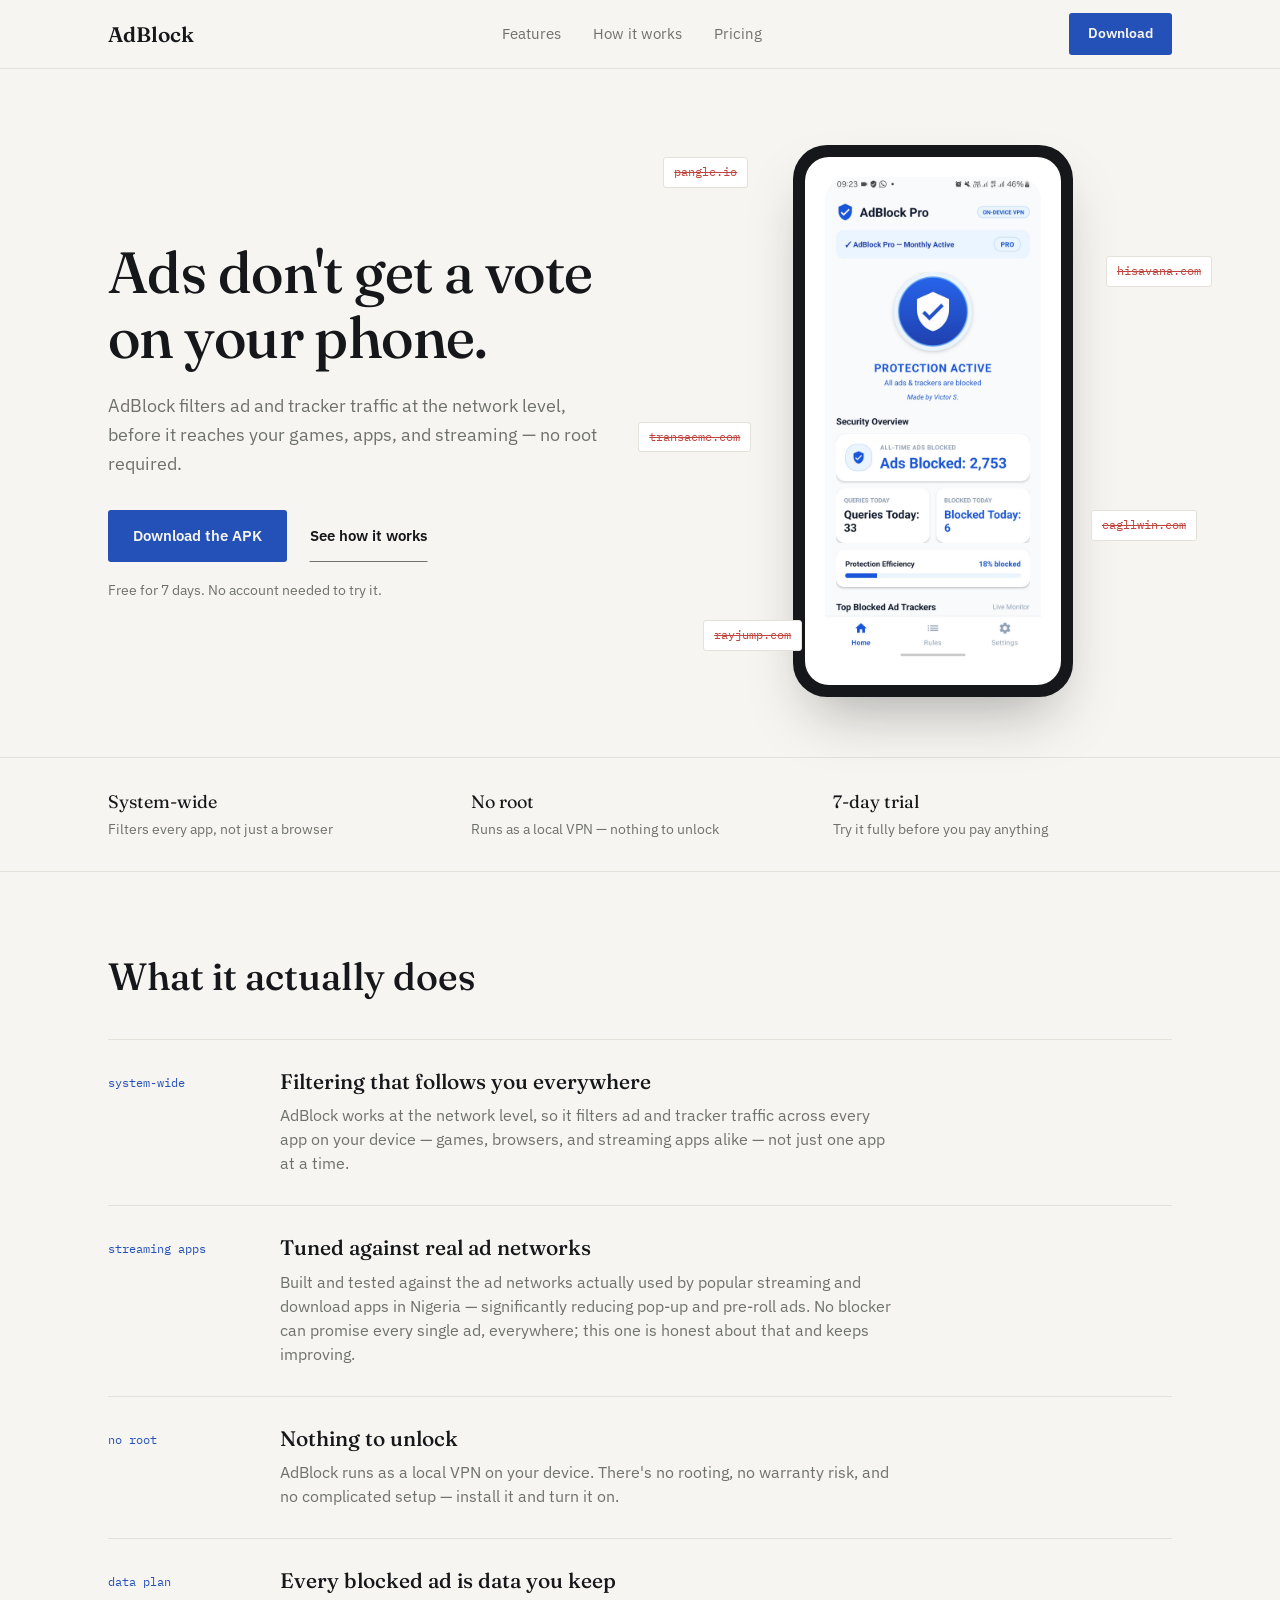
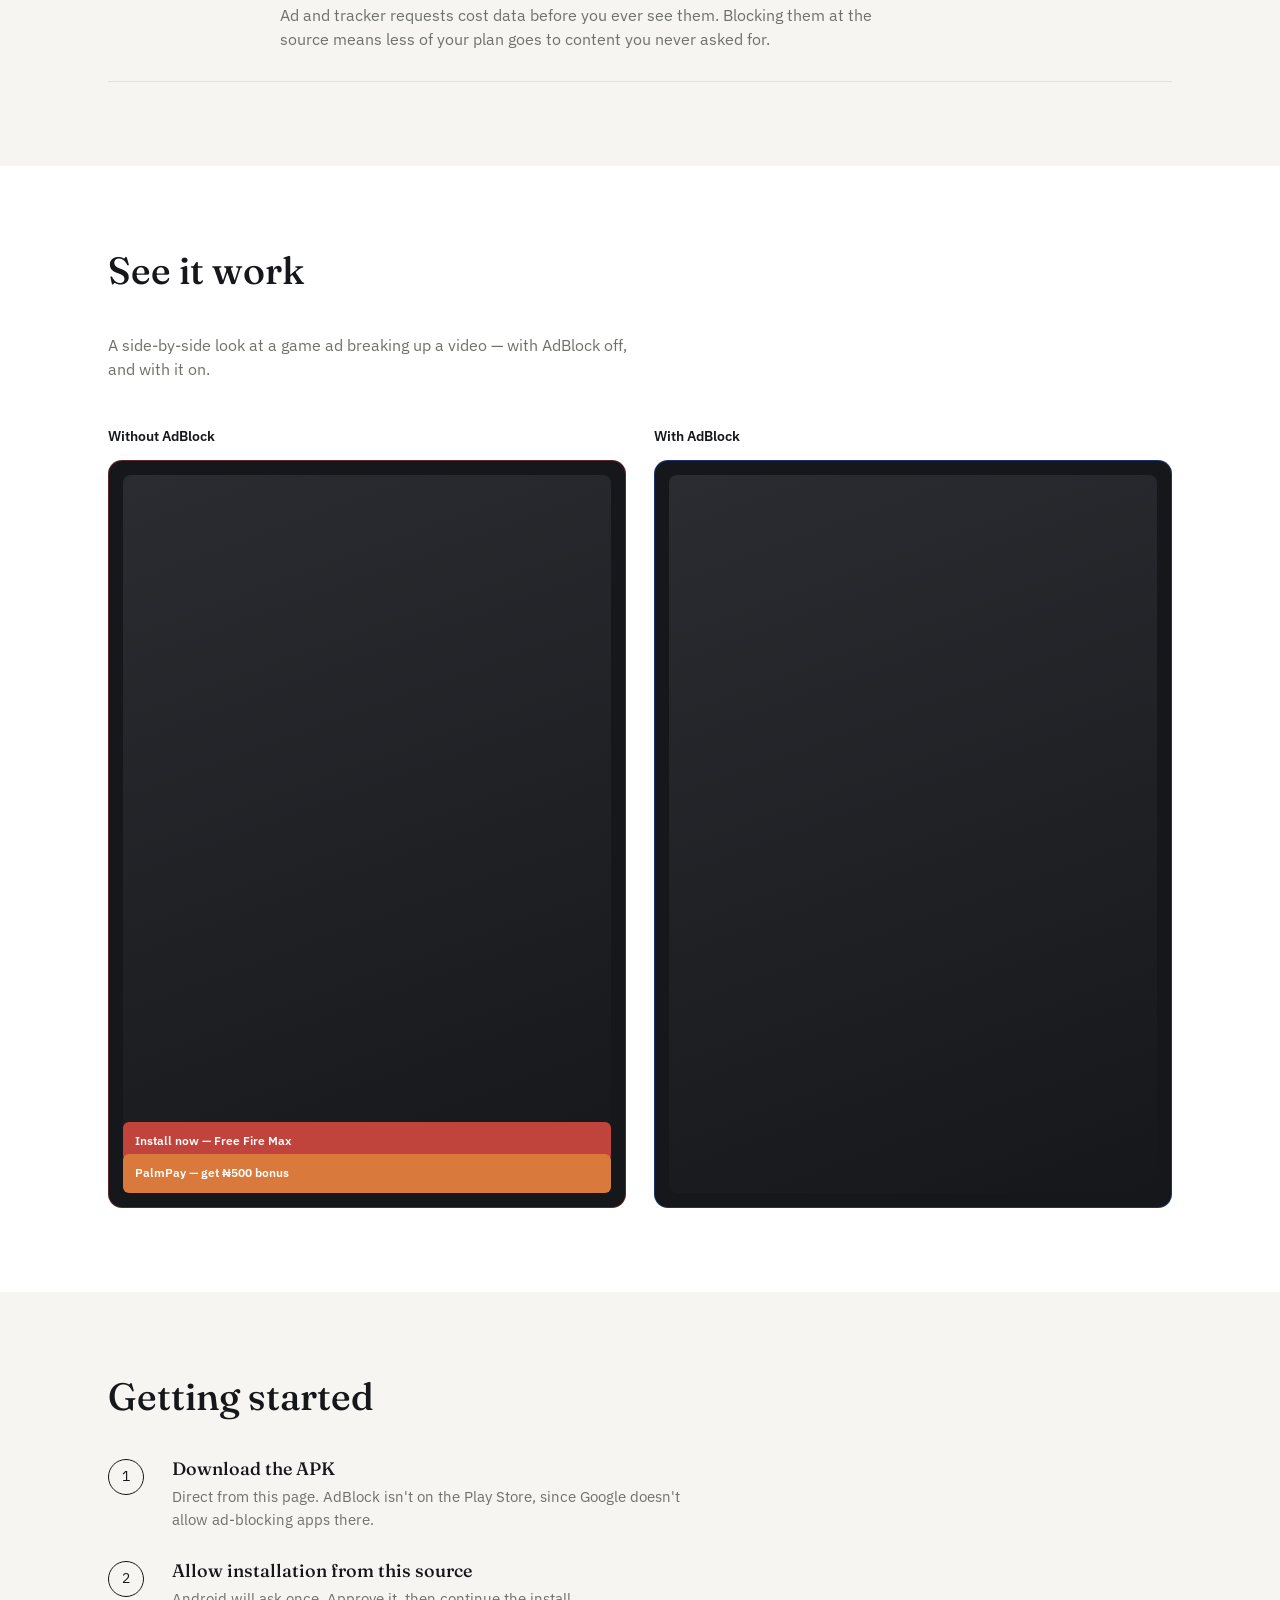
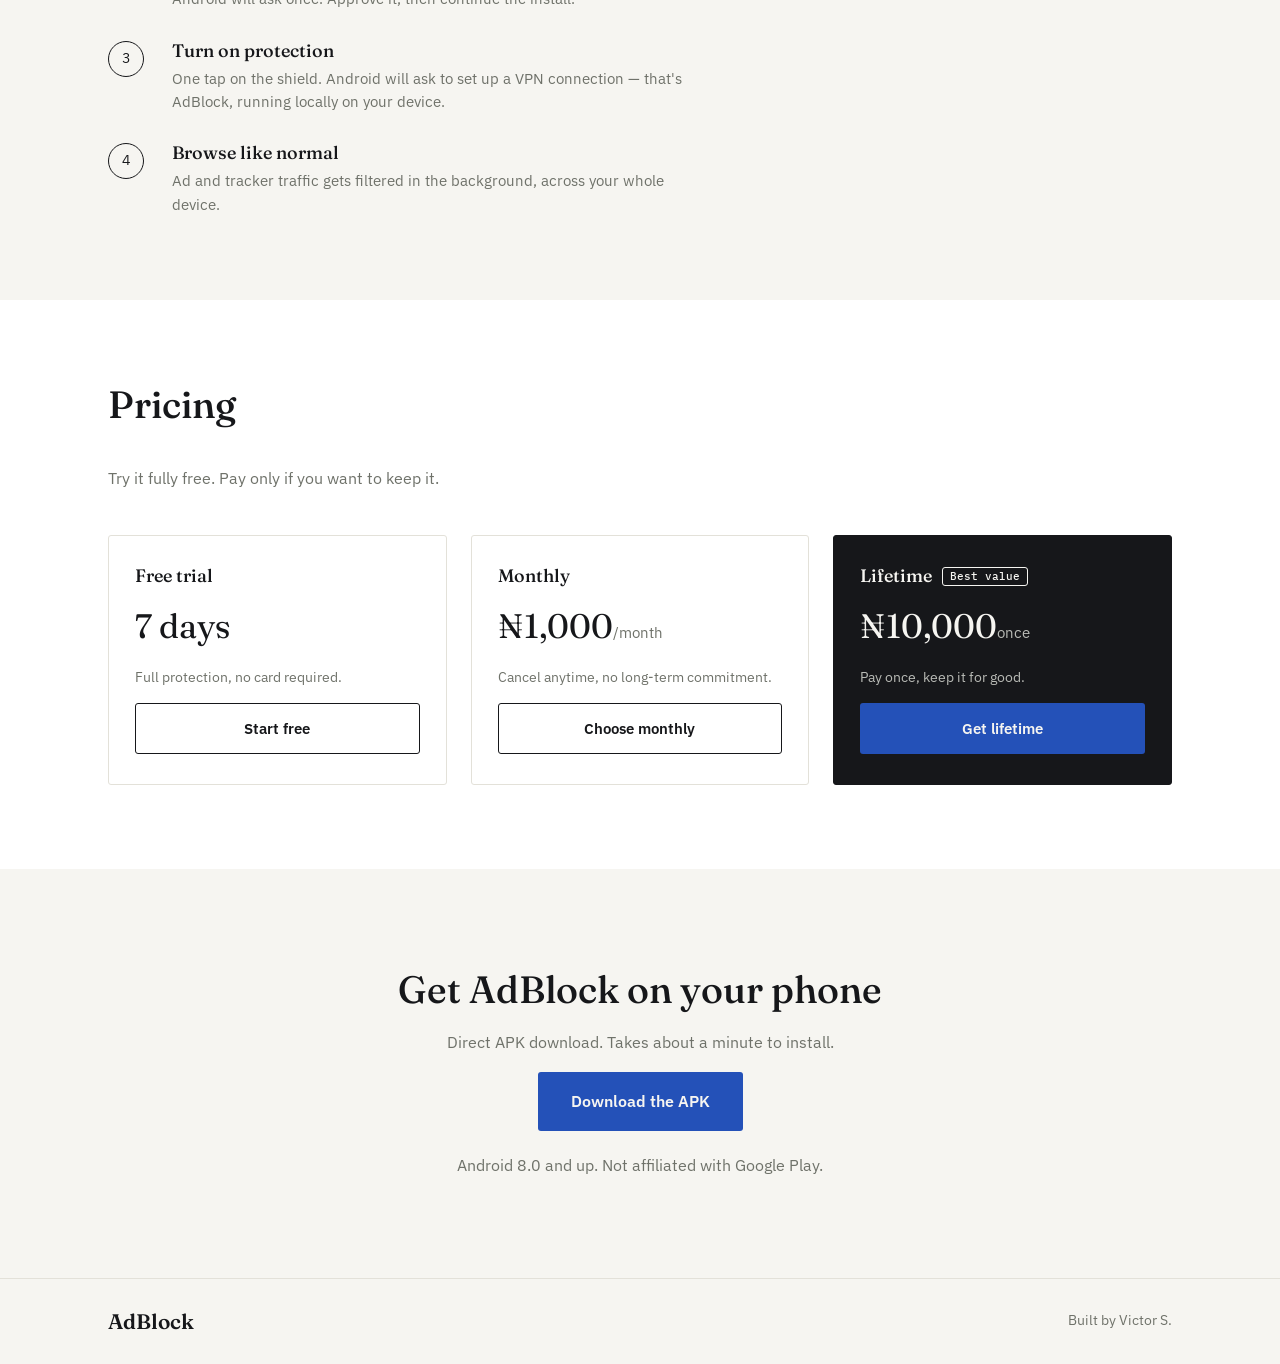
==== index.html @ b18320a9 ""Move HTML files to project root"" ====
<!DOCTYPE html>
<html lang="en">
<head>
<meta charset="UTF-8">
<meta name="viewport" content="width=device-width, initial-scale=1.0">
<title>AdBlock — Block ads across every app on your phone</title>
<meta name="description" content="AdBlock filters ad and tracker traffic at the network level, before it reaches your games, apps, and streaming. No root required.">
<link rel="preconnect" href="https://fonts.googleapis.com">
<link rel="preconnect" href="https://fonts.gstatic.com" crossorigin>
<link href="https://fonts.googleapis.com/css2?family=Fraunces:opsz,wght@9..144,400;9..144,500;9..144,600&family=IBM+Plex+Sans:wght@400;500;600&family=IBM+Plex+Mono:wght@400;500&display=swap" rel="stylesheet">
<link rel="stylesheet" href="styles.css">
</head>
<body>

<header class="site-header">
  <div class="wrap header-inner">
    <a href="#top" class="wordmark">AdBlock</a>
    <nav class="main-nav">
      <a href="#features">Features</a>
      <a href="#how-it-works">How it works</a>
      <a href="#pricing">Pricing</a>
    </nav>
    <a href="#download" class="btn btn-primary btn-small">Download</a>
  </div>
</header>

<main id="top">

  <!-- HERO -->
  <section class="hero">
    <div class="wrap hero-inner">
      <div class="hero-text">
        <h1>Ads don't get a vote on your phone.</h1>
        <p class="hero-sub">AdBlock filters ad and tracker traffic at the network level, before it reaches your games, apps, and streaming — no root required.</p>
        <div class="hero-actions">
          <a href="#download" class="btn btn-primary">Download the APK</a>
          <a href="#how-it-works" class="btn btn-ghost">See how it works</a>
        </div>
        <p class="hero-note">Free for 7 days. No account needed to try it.</p>
      </div>

      <div class="hero-visual">
        <div class="chip-field" aria-hidden="true">
          <span class="chip">pangle.io</span>
          <span class="chip">hisavana.com</span>
          <span class="chip">transacme.com</span>
          <span class="chip">eagllwin.com</span>
          <span class="chip">rayjump.com</span>
        </div>

        <!--
          PHONE MOCKUP — this is a hand-built approximation of the app's
          home screen, matching your original spec (circular toggle,
          "PROTECTION ACTIVE" label, stats card, "Made by Victor S." line).

          TO REPLACE WITH YOUR REAL SCREENSHOT:
          1. Drop your screenshot into /assets/app-home.png
          2. Delete everything inside <div class="phone-screen"> ... </div>
          3. Replace it with: <img src="assets/app-home.png" alt="AdBlock app home screen">
        -->
        <div class="phone-frame">
          <div class="phone-screen">
            <img src="assets/app-home.jpeg" alt="AdBlock app home screen" style="width:100%; border-radius:24px;">
          </div>
        </div>
      </div>
    </div>
  </section>

  <!-- FACTS STRIP -->
  <section class="facts-strip">
    <div class="wrap facts-inner">
      <div class="fact">
        <span class="fact-head">System-wide</span>
        <span class="fact-body">Filters every app, not just a browser</span>
      </div>
      <div class="fact">
        <span class="fact-head">No root</span>
        <span class="fact-body">Runs as a local VPN — nothing to unlock</span>
      </div>
      <div class="fact">
        <span class="fact-head">7-day trial</span>
        <span class="fact-body">Try it fully before you pay anything</span>
      </div>
    </div>
  </section>

  <!-- FEATURES -->
  <section id="features" class="features">
    <div class="wrap">
      <h2>What it actually does</h2>

      <div class="feature-row">
        <span class="feature-tag">system-wide</span>
        <div class="feature-body">
          <h3>Filtering that follows you everywhere</h3>
          <p>AdBlock works at the network level, so it filters ad and tracker traffic across every app on your device — games, browsers, and streaming apps alike — not just one app at a time.</p>
        </div>
      </div>

      <div class="feature-row">
        <span class="feature-tag">streaming apps</span>
        <div class="feature-body">
          <h3>Tuned against real ad networks</h3>
          <p>Built and tested against the ad networks actually used by popular streaming and download apps in Nigeria — significantly reducing pop-up and pre-roll ads. No blocker can promise every single ad, everywhere; this one is honest about that and keeps improving.</p>
        </div>
      </div>

      <div class="feature-row">
        <span class="feature-tag">no root</span>
        <div class="feature-body">
          <h3>Nothing to unlock</h3>
          <p>AdBlock runs as a local VPN on your device. There's no rooting, no warranty risk, and no complicated setup — install it and turn it on.</p>
        </div>
      </div>

      <div class="feature-row">
        <span class="feature-tag">data plan</span>
        <div class="feature-body">
          <h3>Every blocked ad is data you keep</h3>
          <p>Ad and tracker requests cost data before you ever see them. Blocking them at the source means less of your plan goes to content you never asked for.</p>
        </div>
      </div>
    </div>
  </section>

  <!-- COMPARISON -->
  <section class="comparison">
    <div class="wrap">
      <h2>See it work</h2>
      <p class="comparison-sub">A side-by-side look at a game ad breaking up a video — with AdBlock off, and with it on.</p>

      <div class="compare-grid">
        <div class="compare-panel">
          <span class="compare-label">Without AdBlock</span>
          <div class="compare-mock compare-mock--off">
            <div class="mock-video-bar"></div>
            <div class="mock-ad-banner">Install now — Free Fire Max</div>
            <div class="mock-ad-banner mock-ad-banner--sm">PalmPay — get ₦500 bonus</div>
          </div>
        </div>
        <div class="compare-panel">
          <span class="compare-label">With AdBlock</span>
          <div class="compare-mock compare-mock--on">
            <div class="mock-video-bar"></div>
          </div>
        </div>
      </div>

      <!--
        SCREEN RECORDING — once you have the real comparison recording,
        drop it in as /assets/comparison.mp4 and uncomment the block below.
        A poster image (assets/comparison-poster.jpg) shows before it plays.
      -->
      <!--
      <div class="video-slot">
        <video controls poster="assets/comparison-poster.jpg">
          <source src="assets/comparison.mp4" type="video/mp4">
        </video>
      </div>
      -->
    </div>
  </section>

  <!-- HOW IT WORKS -->
  <section id="how-it-works" class="how-it-works">
    <div class="wrap">
      <h2>Getting started</h2>

      <ol class="steps">
        <li>
          <span class="step-num">1</span>
          <div>
            <h3>Download the APK</h3>
            <p>Direct from this page. AdBlock isn't on the Play Store, since Google doesn't allow ad-blocking apps there.</p>
          </div>
        </li>
        <li>
          <span class="step-num">2</span>
          <div>
            <h3>Allow installation from this source</h3>
            <p>Android will ask once. Approve it, then continue the install.</p>
          </div>
        </li>
        <li>
          <span class="step-num">3</span>
          <div>
            <h3>Turn on protection</h3>
            <p>One tap on the shield. Android will ask to set up a VPN connection — that's AdBlock, running locally on your device.</p>
          </div>
        </li>
        <li>
          <span class="step-num">4</span>
          <div>
            <h3>Browse like normal</h3>
            <p>Ad and tracker traffic gets filtered in the background, across your whole device.</p>
          </div>
        </li>
      </ol>
    </div>
  </section>

  <!-- PRICING -->
  <section id="pricing" class="pricing">
    <div class="wrap">
      <h2>Pricing</h2>
      <p class="pricing-sub">Try it fully free. Pay only if you want to keep it.</p>

      <div class="pricing-grid">
        <div class="price-col">
          <h3>Free trial</h3>
          <p class="price-amount">7 days</p>
          <p class="price-detail">Full protection, no card required.</p>
          <a href="#download" class="btn btn-outline">Start free</a>
        </div>

        <div class="price-col">
          <h3>Monthly</h3>
          <p class="price-amount">₦1,000<span>/month</span></p>
          <p class="price-detail">Cancel anytime, no long-term commitment.</p>
          <a href="#download" class="btn btn-outline">Choose monthly</a>
        </div>

        <div class="price-col price-col--featured">
          <h3>Lifetime <span class="best-value">Best value</span></h3>
          <p class="price-amount">₦10,000<span>once</span></p>
          <p class="price-detail">Pay once, keep it for good.</p>
          <a href="#download" class="btn btn-primary">Get lifetime</a>
        </div>
      </div>
    </div>
  </section>

  <!-- DOWNLOAD CTA -->
  <section id="download" class="download-cta">
    <div class="wrap download-inner">
      <h2>Get AdBlock on your phone</h2>
      <p>Direct APK download. Takes about a minute to install.</p>
      <!-- TODO: replace href with your real GitHub Releases APK URL -->
      <a href="download/Adblock.apk" download="adblock.apk" class="btn btn-primary btn-large">Download the APK</a>
      <p class="download-note">Android 8.0 and up. Not affiliated with Google Play.</p>
    </div>
  </section>

</main>

<footer class="site-footer">
  <div class="wrap footer-inner">
    <span class="wordmark">AdBlock</span>
    <span class="footer-credit">Built by Victor S.</span>
  </div>
</footer>

<script src="script.js"></script>
</body>
</html>
---- styles.css ----
/* ---------------------------------------------------------
   Tokens
--------------------------------------------------------- */
:root {
  --paper: #F6F5F1;
  --surface: #FFFFFF;
  --ink: #16171A;
  --muted: #6F726A;
  --accent: #2451B8;
  --accent-ink: #F6F5F1;
  --blocked: #C1443C;
  --border: #E3E1D9;

  --font-display: 'Fraunces', serif;
  --font-body: 'IBM Plex Sans', sans-serif;
  --font-mono: 'IBM Plex Mono', monospace;

  --max-width: 1120px;
  --radius: 3px;
}

* { box-sizing: border-box; }
html { scroll-behavior: smooth; }

body {
  margin: 0;
  background: var(--paper);
  color: var(--ink);
  font-family: var(--font-body);
  font-size: 16px;
  line-height: 1.55;
  -webkit-font-smoothing: antialiased;
}

.wrap {
  max-width: var(--max-width);
  margin: 0 auto;
  padding: 0 28px;
}

a { color: inherit; text-decoration: none; }

h1, h2, h3 {
  font-family: var(--font-display);
  font-weight: 500;
  line-height: 1.12;
  margin: 0;
}

h2 {
  font-size: clamp(28px, 4vw, 38px);
  margin-bottom: 40px;
}

p { margin: 0; }

:focus-visible {
  outline: 2px solid var(--accent);
  outline-offset: 3px;
}

@media (prefers-reduced-motion: reduce) {
  * { animation-duration: 0.001ms !important; animation-iteration-count: 1 !important; transition-duration: 0.001ms !important; }
}

/* ---------------------------------------------------------
   Buttons
--------------------------------------------------------- */
.btn {
  display: inline-flex;
  align-items: center;
  justify-content: center;
  padding: 13px 24px;
  font-family: var(--font-body);
  font-size: 15px;
  font-weight: 600;
  border-radius: var(--radius);
  border: 1px solid transparent;
  cursor: pointer;
  transition: background 0.15s ease, border-color 0.15s ease, transform 0.1s ease;
}
.btn:active { transform: translateY(1px); }

.btn-primary { background: var(--accent); color: var(--accent-ink); }
.btn-primary:hover { background: #1c3f99; }

.btn-outline { background: transparent; color: var(--ink); border-color: var(--ink); }
.btn-outline:hover { background: var(--ink); color: var(--paper); }

.btn-ghost { background: transparent; color: var(--ink); border-bottom: 1px solid var(--muted); border-radius: 0; padding-left: 0; padding-right: 0; }
.btn-ghost:hover { border-color: var(--ink); }

.btn-small { padding: 9px 18px; font-size: 14px; }
.btn-large { padding: 16px 32px; font-size: 16px; }

/* ---------------------------------------------------------
   Header
--------------------------------------------------------- */
.site-header {
  position: sticky;
  top: 0;
  z-index: 50;
  background: rgba(246, 245, 241, 0.92);
  backdrop-filter: blur(6px);
  border-bottom: 1px solid var(--border);
}

.header-inner {
  display: flex;
  align-items: center;
  justify-content: space-between;
  height: 68px;
}

.wordmark {
  font-family: var(--font-display);
  font-size: 21px;
  font-weight: 600;
}

.main-nav {
  display: flex;
  gap: 32px;
}
.main-nav a { font-size: 15px; color: var(--muted); }
.main-nav a:hover { color: var(--ink); }

/* ---------------------------------------------------------
   Hero
--------------------------------------------------------- */
.hero { padding: 76px 0 60px; }

.hero-inner {
  display: grid;
  grid-template-columns: 1.05fr 0.95fr;
  gap: 56px;
  align-items: center;
}

.hero-text h1 {
  font-size: clamp(36px, 5.2vw, 58px);
  letter-spacing: -0.01em;
}

.hero-sub {
  margin-top: 22px;
  max-width: 46ch;
  font-size: 18px;
  color: var(--muted);
  line-height: 1.6;
}

.hero-actions {
  display: flex;
  align-items: center;
  gap: 22px;
  margin-top: 32px;
}

.hero-note {
  margin-top: 18px;
  font-size: 14px;
  color: var(--muted);
}

/* --- hero visual --- */
.hero-visual {
  position: relative;
  display: flex;
  justify-content: center;
}

.chip-field {
  position: absolute;
  inset: -10px -10px auto -10px;
  height: 100%;
  pointer-events: none;
}

.chip {
  position: absolute;
  font-family: var(--font-mono);
  font-size: 12px;
  color: var(--blocked);
  background: var(--surface);
  border: 1px solid var(--border);
  padding: 5px 10px;
  border-radius: var(--radius);
  text-decoration: line-through;
  text-decoration-thickness: 1px;
  animation: drift 9s ease-in-out infinite;
}
.chip:nth-child(1) { top: 4%;  left: -4%;  animation-delay: 0s; }
.chip:nth-child(2) { top: 22%; right: -6%; animation-delay: 1.4s; }
.chip:nth-child(3) { top: 52%; left: -9%;  animation-delay: 2.8s; }
.chip:nth-child(4) { top: 68%; right: -3%; animation-delay: 4.2s; }
.chip:nth-child(5) { top: 88%; left: 4%;   animation-delay: 5.6s; }

@keyframes drift {
  0%, 100% { transform: translateY(0); }
  50% { transform: translateY(-8px); }
}

.phone-frame {
  width: 280px;
  background: var(--ink);
  border-radius: 34px;
  padding: 12px;
  box-shadow: 0 30px 60px -20px rgba(22, 23, 26, 0.35);
}

.phone-screen {
  background: var(--surface);
  border-radius: 24px;
  padding: 20px 20px 26px;
  min-height: 480px;
  display: flex;
  flex-direction: column;
  align-items: center;
}

.mock-statusbar {
  width: 40%;
  height: 6px;
  background: var(--border);
  border-radius: 4px;
  align-self: center;
  margin-bottom: 22px;
}

.mock-app-title {
  font-family: var(--font-display);
  font-size: 19px;
  align-self: flex-start;
  margin-bottom: 34px;
}

.mock-toggle-wrap {
  display: flex;
  flex-direction: column;
  align-items: center;
  margin-bottom: 30px;
}

.mock-toggle {
  width: 108px;
  height: 108px;
  border-radius: 50%;
  background: var(--accent);
  display: flex;
  align-items: center;
  justify-content: center;
  color: var(--accent-ink);
}
.mock-shield { width: 42px; height: 42px; }

.mock-toggle-label {
  margin-top: 14px;
  font-size: 13px;
  font-weight: 600;
  letter-spacing: 0.02em;
}

.mock-credit {
  margin-top: 6px;
  font-family: var(--font-display);
  font-style: italic;
  font-size: 12px;
  color: var(--muted);
}

.mock-stats-card {
  width: 100%;
  background: var(--paper);
  border: 1px solid var(--border);
  border-radius: var(--radius);
  padding: 16px 10px;
  display: flex;
  justify-content: space-between;
  margin-top: auto;
}

.mock-stat { display: flex; flex-direction: column; align-items: center; gap: 4px; }
.mock-stat-num { font-family: var(--font-mono); font-size: 17px; font-weight: 500; }
.mock-stat-label { font-size: 10px; color: var(--muted); text-align: center; }

/* ---------------------------------------------------------
   Facts strip
--------------------------------------------------------- */
.facts-strip {
  border-top: 1px solid var(--border);
  border-bottom: 1px solid var(--border);
  padding: 30px 0;
}

.facts-inner {
  display: grid;
  grid-template-columns: repeat(3, 1fr);
  gap: 24px;
}

.fact { display: flex; flex-direction: column; gap: 4px; }
.fact-head { font-family: var(--font-display); font-size: 18px; }
.fact-body { font-size: 14px; color: var(--muted); }

/* ---------------------------------------------------------
   Features
--------------------------------------------------------- */
.features { padding: 84px 0; }

.feature-row {
  display: grid;
  grid-template-columns: 140px 1fr;
  gap: 32px;
  padding: 30px 0;
  border-top: 1px solid var(--border);
}
.feature-row:last-child { border-bottom: 1px solid var(--border); }

.feature-tag {
  font-family: var(--font-mono);
  font-size: 12px;
  color: var(--accent);
  padding-top: 4px;
}

.feature-body h3 {
  font-size: 21px;
  margin-bottom: 10px;
}
.feature-body p {
  max-width: 62ch;
  color: var(--muted);
  font-size: 15.5px;
}

/* ---------------------------------------------------------
   Comparison
--------------------------------------------------------- */
.comparison { padding: 84px 0; background: var(--surface); }

.comparison-sub {
  max-width: 52ch;
  color: var(--muted);
  margin-bottom: 44px;
  font-size: 16px;
}

.compare-grid {
  display: grid;
  grid-template-columns: 1fr 1fr;
  gap: 28px;
}

.compare-panel { display: flex; flex-direction: column; }

.compare-label {
  display: block;
  font-size: 14px;
  font-weight: 600;
  margin-bottom: 12px;
}

.compare-mock {
  aspect-ratio: 9 / 13;
  background: var(--ink);
  border-radius: 14px;
  padding: 14px;
  position: relative;
  overflow: hidden;
  border: 1px solid transparent;
}

.compare-mock--off { border-color: rgba(193, 68, 60, 0.4); }
.compare-mock--on { border-color: rgba(36, 81, 184, 0.5); }

.mock-video-bar {
  position: absolute;
  inset: 14px;
  background: linear-gradient(160deg, #2a2c31, #16171a);
  border-radius: 8px;
}

.mock-ad-banner {
  position: absolute;
  left: 14px;
  right: 14px;
  bottom: 46px;
  background: var(--blocked);
  color: #fff;
  font-size: 12px;
  font-weight: 600;
  padding: 10px 12px;
  border-radius: 6px;
}
.mock-ad-banner--sm {
  bottom: 14px;
  background: #d97a3c;
}

.video-slot {
  margin-top: 32px;
}
.video-slot video { width: 100%; border-radius: 10px; }

/* ---------------------------------------------------------
   How it works
--------------------------------------------------------- */
.how-it-works { padding: 84px 0; }

.steps {
  list-style: none;
  margin: 0;
  padding: 0;
  display: flex;
  flex-direction: column;
  gap: 30px;
}

.steps li {
  display: grid;
  grid-template-columns: 44px 1fr;
  gap: 20px;
  align-items: start;
}

.step-num {
  width: 36px;
  height: 36px;
  border: 1px solid var(--ink);
  border-radius: 50%;
  display: flex;
  align-items: center;
  justify-content: center;
  font-family: var(--font-mono);
  font-size: 14px;
}

.steps h3 { font-size: 18px; margin-bottom: 6px; }
.steps p { color: var(--muted); font-size: 15px; max-width: 58ch; }

/* ---------------------------------------------------------
   Pricing
--------------------------------------------------------- */
.pricing { padding: 84px 0; background: var(--surface); }

.pricing-sub { color: var(--muted); margin-bottom: 44px; font-size: 16px; }

.pricing-grid {
  display: grid;
  grid-template-columns: repeat(3, 1fr);
  gap: 24px;
}

.price-col {
  border: 1px solid var(--border);
  border-radius: var(--radius);
  padding: 30px 26px;
  display: flex;
  flex-direction: column;
  gap: 14px;
}

.price-col--featured {
  border-color: var(--ink);
  background: var(--ink);
  color: var(--paper);
}
.price-col--featured .price-detail { color: #B9BBB6; }
.price-col--featured .btn-primary { background: var(--accent); }

.price-col h3 { font-size: 18px; display: flex; align-items: center; gap: 10px; }

.best-value {
  font-family: var(--font-mono);
  font-size: 11px;
  color: var(--accent);
  border: 1px solid var(--accent);
  padding: 2px 7px;
  border-radius: var(--radius);
}
.price-col--featured .best-value { color: var(--paper); border-color: var(--paper); }

.price-amount {
  font-family: var(--font-display);
  font-size: 34px;
}
.price-amount span { font-size: 15px; color: var(--muted); font-family: var(--font-body); }
.price-col--featured .price-amount span { color: #B9BBB6; }

.price-detail { font-size: 14px; color: var(--muted); flex-grow: 1; }

/* ---------------------------------------------------------
   Download CTA
--------------------------------------------------------- */
.download-cta { padding: 100px 0; }

.download-inner { text-align: center; display: flex; flex-direction: column; align-items: center; gap: 18px; }
.download-inner h2 { margin-bottom: 0; }
.download-inner p { color: var(--muted); font-size: 16px; }
.download-note { font-size: 13px; color: var(--muted); margin-top: 4px; }

/* ---------------------------------------------------------
   Footer
--------------------------------------------------------- */
.site-footer { border-top: 1px solid var(--border); padding: 26px 0; }
.footer-inner { display: flex; justify-content: space-between; align-items: center; }
.footer-credit { font-size: 14px; color: var(--muted); }

/* ---------------------------------------------------------
   Responsive
--------------------------------------------------------- */
@media (max-width: 860px) {
  .main-nav { display: none; }

  .hero-inner { grid-template-columns: 1fr; }
  .hero-visual { order: -1; margin-bottom: 20px; }
  .chip { display: none; }

  .facts-inner { grid-template-columns: 1fr; gap: 20px; }

  .feature-row { grid-template-columns: 1fr; gap: 10px; }

  .compare-grid { grid-template-columns: 1fr; }

  .pricing-grid { grid-template-columns: 1fr; }

  .footer-inner { flex-direction: column; gap: 8px; text-align: center; }
}
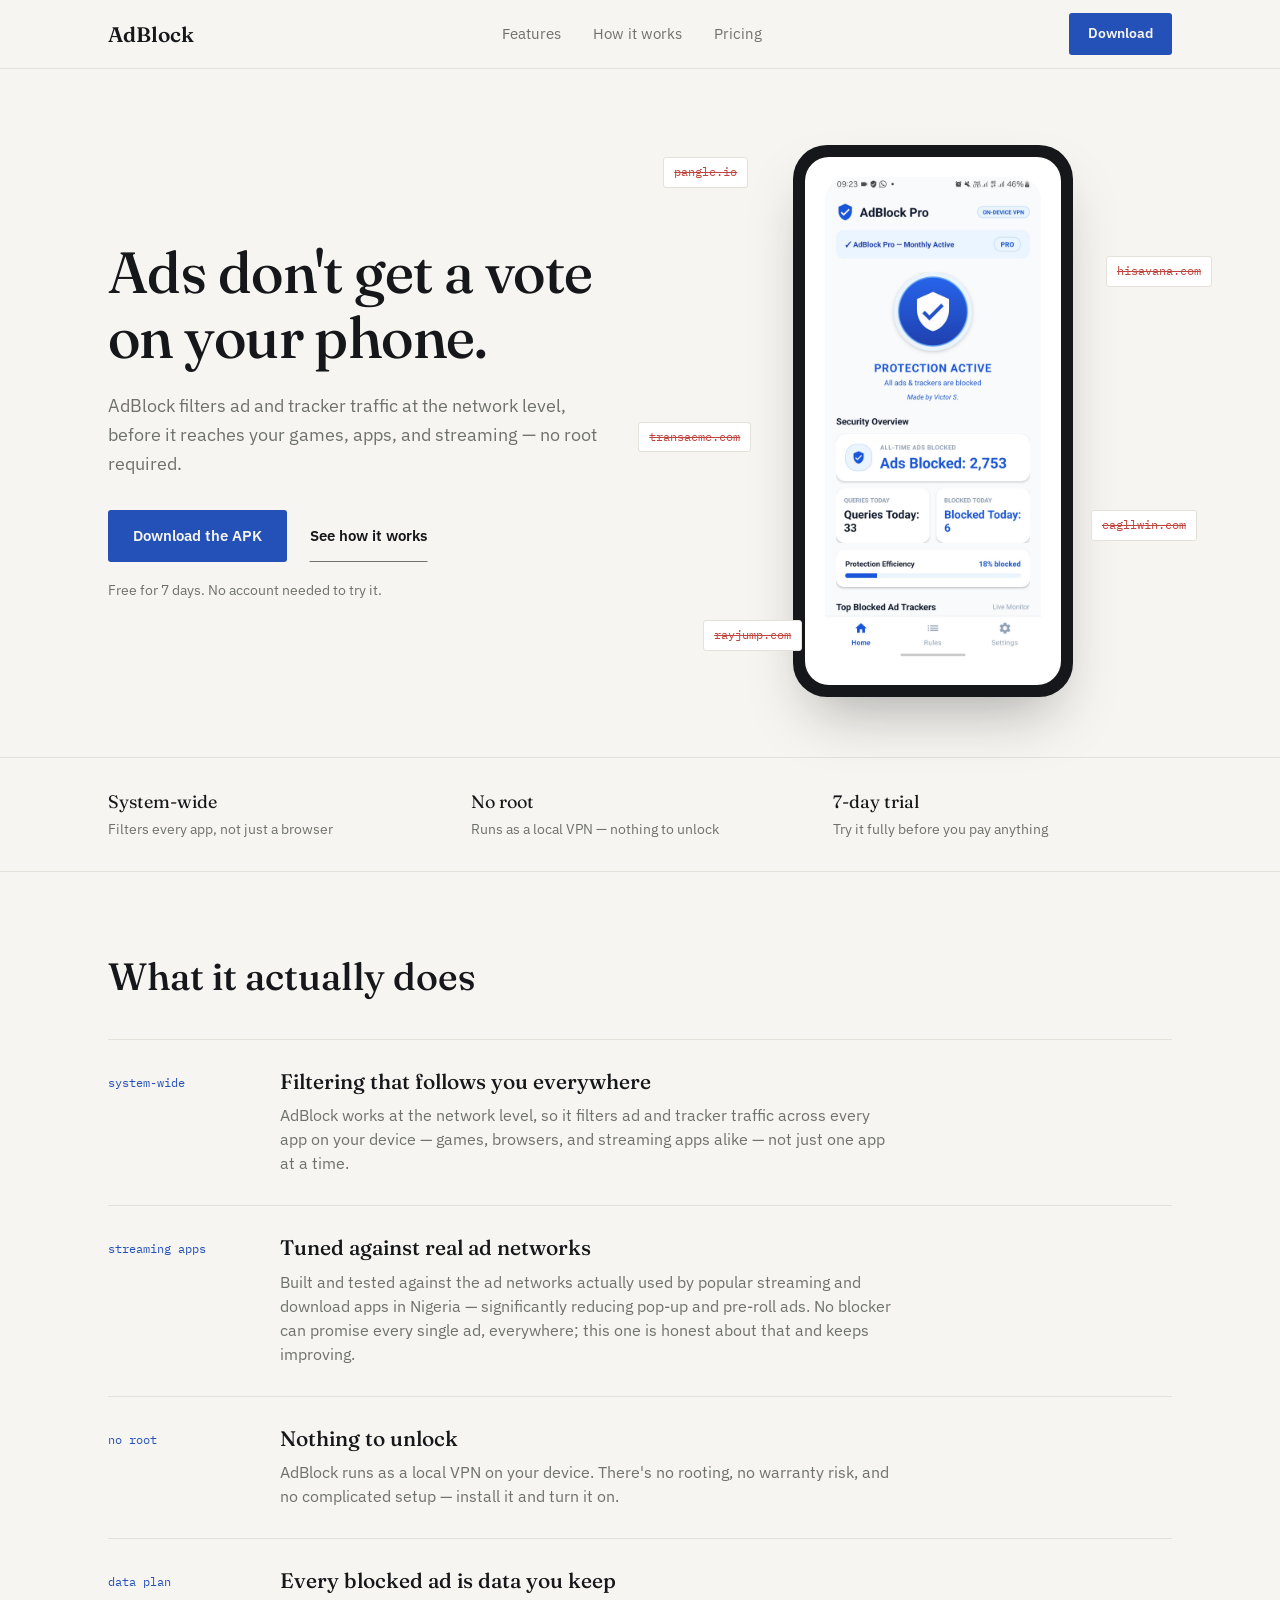
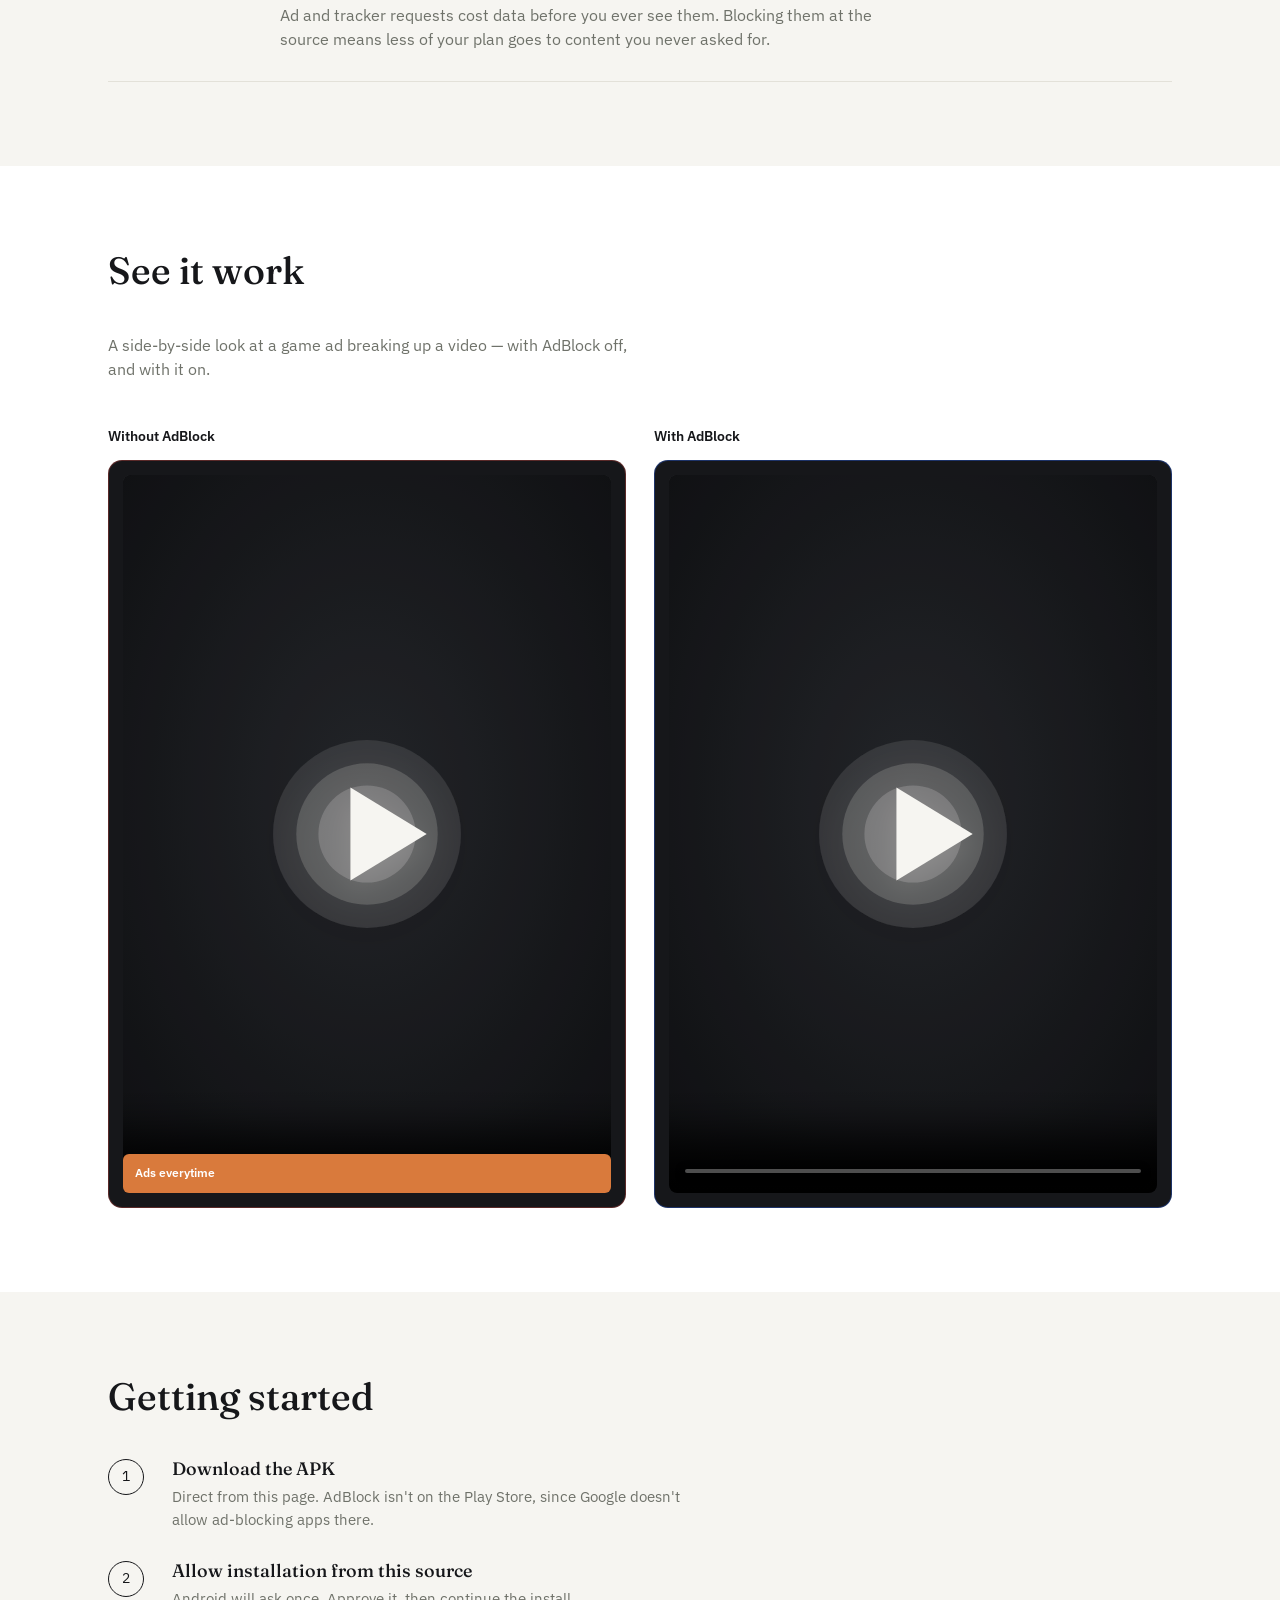
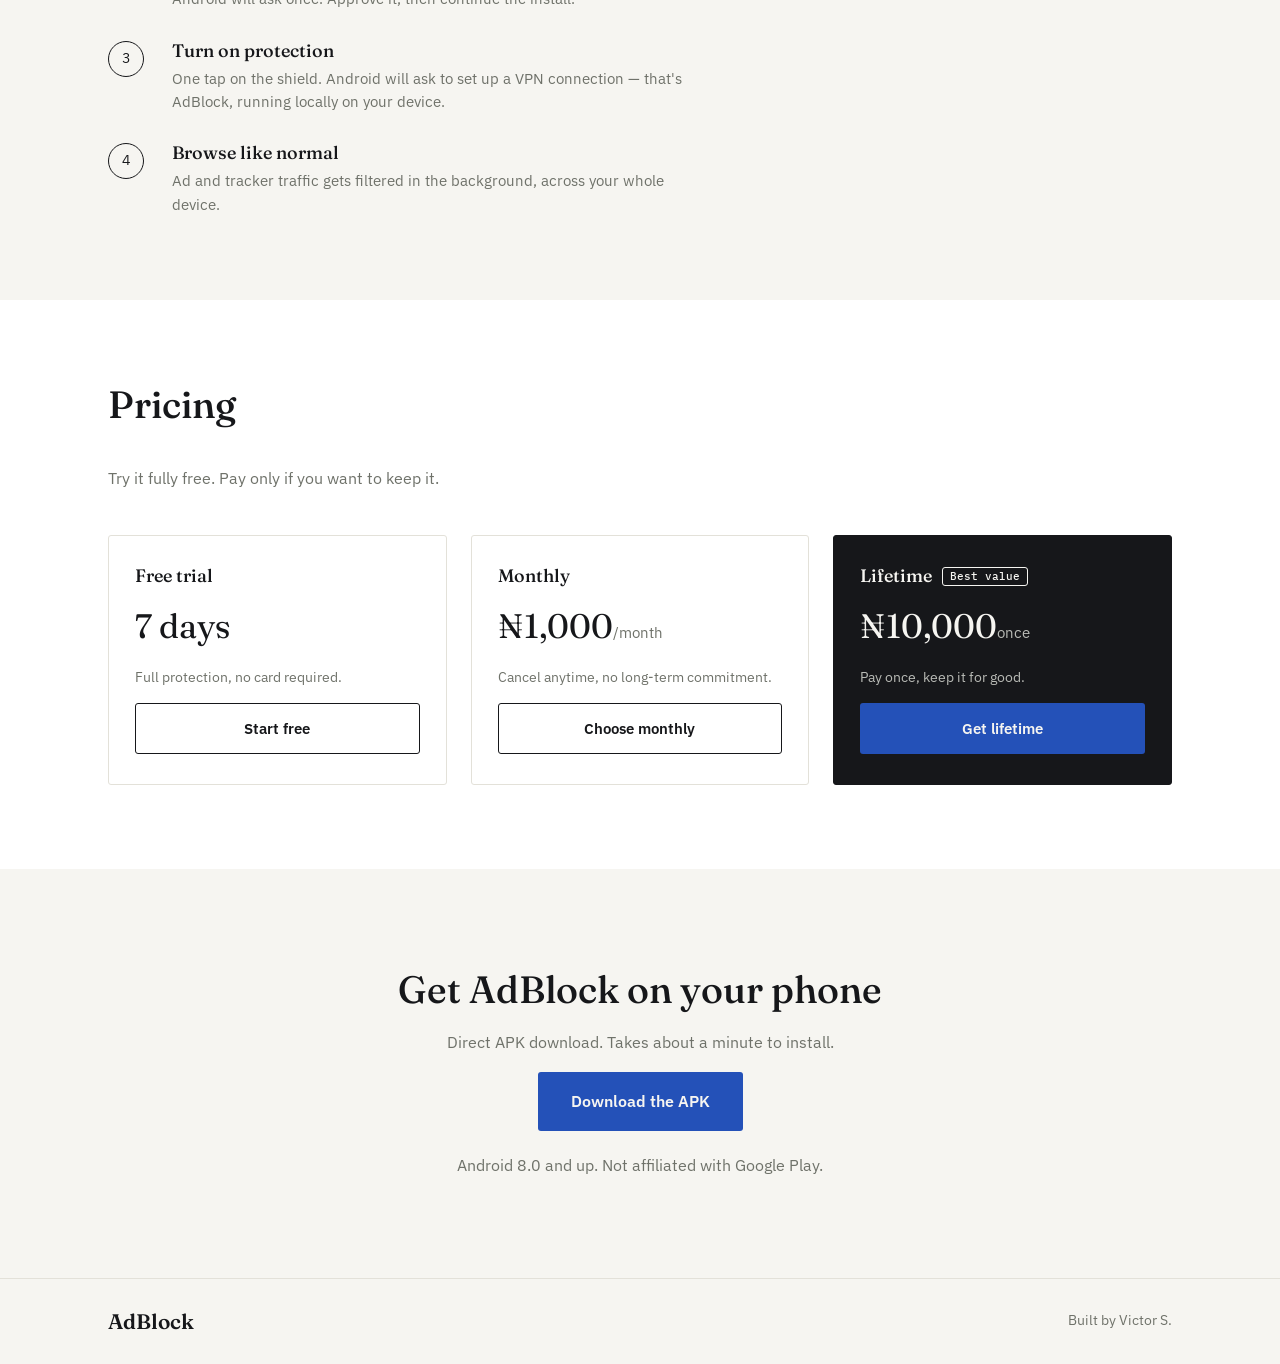
==== commit be9a168c: "Update UI with comparison videos" ====
--- a/index.html
+++ b/index.html
@@ -134,15 +134,26 @@
         <div class="compare-panel">
           <span class="compare-label">Without AdBlock</span>
           <div class="compare-mock compare-mock--off">
-            <div class="mock-video-bar"></div>
-            <div class="mock-ad-banner">Install now — Free Fire Max</div>
-            <div class="mock-ad-banner mock-ad-banner--sm">PalmPay — get ₦500 bonus</div>
+            <div class="mock-video-bar">
+                <div class="video-slot">
+                  <video controls poster="assets/comparison-poster.svg">
+                  <source src="assets/ADS.mp4" type="video/mp4">
+                  </video>
+                </div>  
+            </div>
+            <div class="mock-ad-banner mock-ad-banner--sm">Ads everytime</div>
           </div>
         </div>
         <div class="compare-panel">
           <span class="compare-label">With AdBlock</span>
           <div class="compare-mock compare-mock--on">
-            <div class="mock-video-bar"></div>
+            <div class="mock-video-bar">
+              <div class="video-slot">
+                <video controls poster="assets/comparison-poster.svg">
+                <source src="assets/NOADS.mp4" type="video/mp4">
+                </video>
+              </div>
+            </div>
           </div>
         </div>
       </div>
@@ -150,15 +161,15 @@
       <!--
         SCREEN RECORDING — once you have the real comparison recording,
         drop it in as /assets/comparison.mp4 and uncomment the block below.
-        A poster image (assets/comparison-poster.jpg) shows before it plays.
+        A poster image (assets/comparison-poster.svg) shows before it plays.
       -->
-      <!--
+      <!-- <p class="video-caption">A demonstration of AdBlock in action</p>
       <div class="video-slot">
-        <video controls poster="assets/comparison-poster.jpg">
-          <source src="assets/comparison.mp4" type="video/mp4">
+        <video controls poster="assets/comparison-poster.svg">
+          <source src="assets/NOADS.mp4" type="video/mp4">
         </video>
-      </div>
-      -->
+      </div> -->
+     
     </div>
   </section>
 
@@ -237,7 +248,7 @@
       <h2>Get AdBlock on your phone</h2>
       <p>Direct APK download. Takes about a minute to install.</p>
       <!-- TODO: replace href with your real GitHub Releases APK URL -->
-      <a href="download/Adblock.apk" download="adblock.apk" class="btn btn-primary btn-large">Download the APK</a>
+      <a href="assets/Adblock-v1.3.6.apk" download="adblock.apk" class="btn btn-primary btn-large">Download the APK</a>
       <p class="download-note">Android 8.0 and up. Not affiliated with Google Play.</p>
     </div>
   </section>
--- a/styles.css
+++ b/styles.css
@@ -379,6 +379,7 @@
   inset: 14px;
   background: linear-gradient(160deg, #2a2c31, #16171a);
   border-radius: 8px;
+  overflow: hidden;
 }
 
 .mock-ad-banner {
@@ -399,9 +400,19 @@
 }
 
 .video-slot {
-  margin-top: 32px;
-}
-.video-slot video { width: 100%; border-radius: 10px; }
+  width: 100%;
+  height: 100%;
+  margin: 0;
+}
+.video-slot video {
+  width: 100%;
+  height: 100%;
+  display: block;
+  object-fit: cover;
+  object-position: center center;
+  border-radius: 8px;
+  background: #000;
+}
 
 /* ---------------------------------------------------------
    How it works
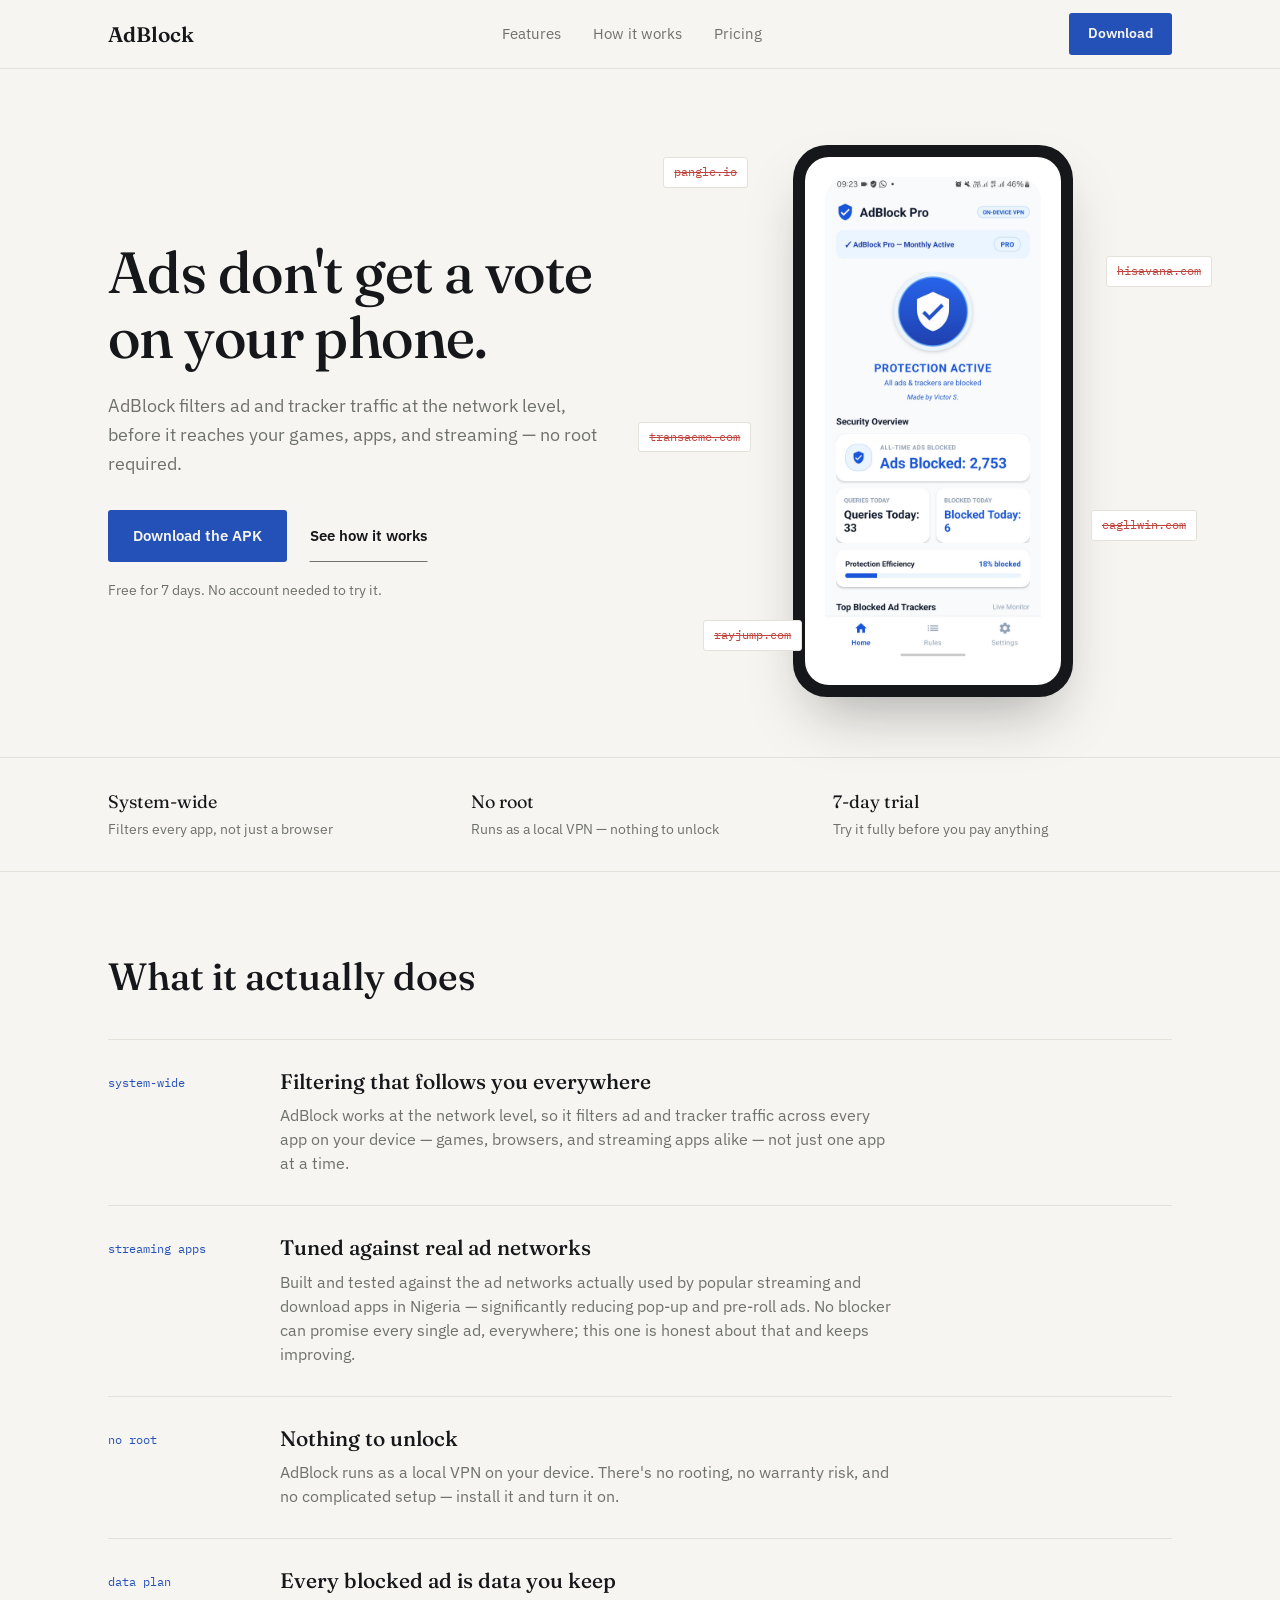
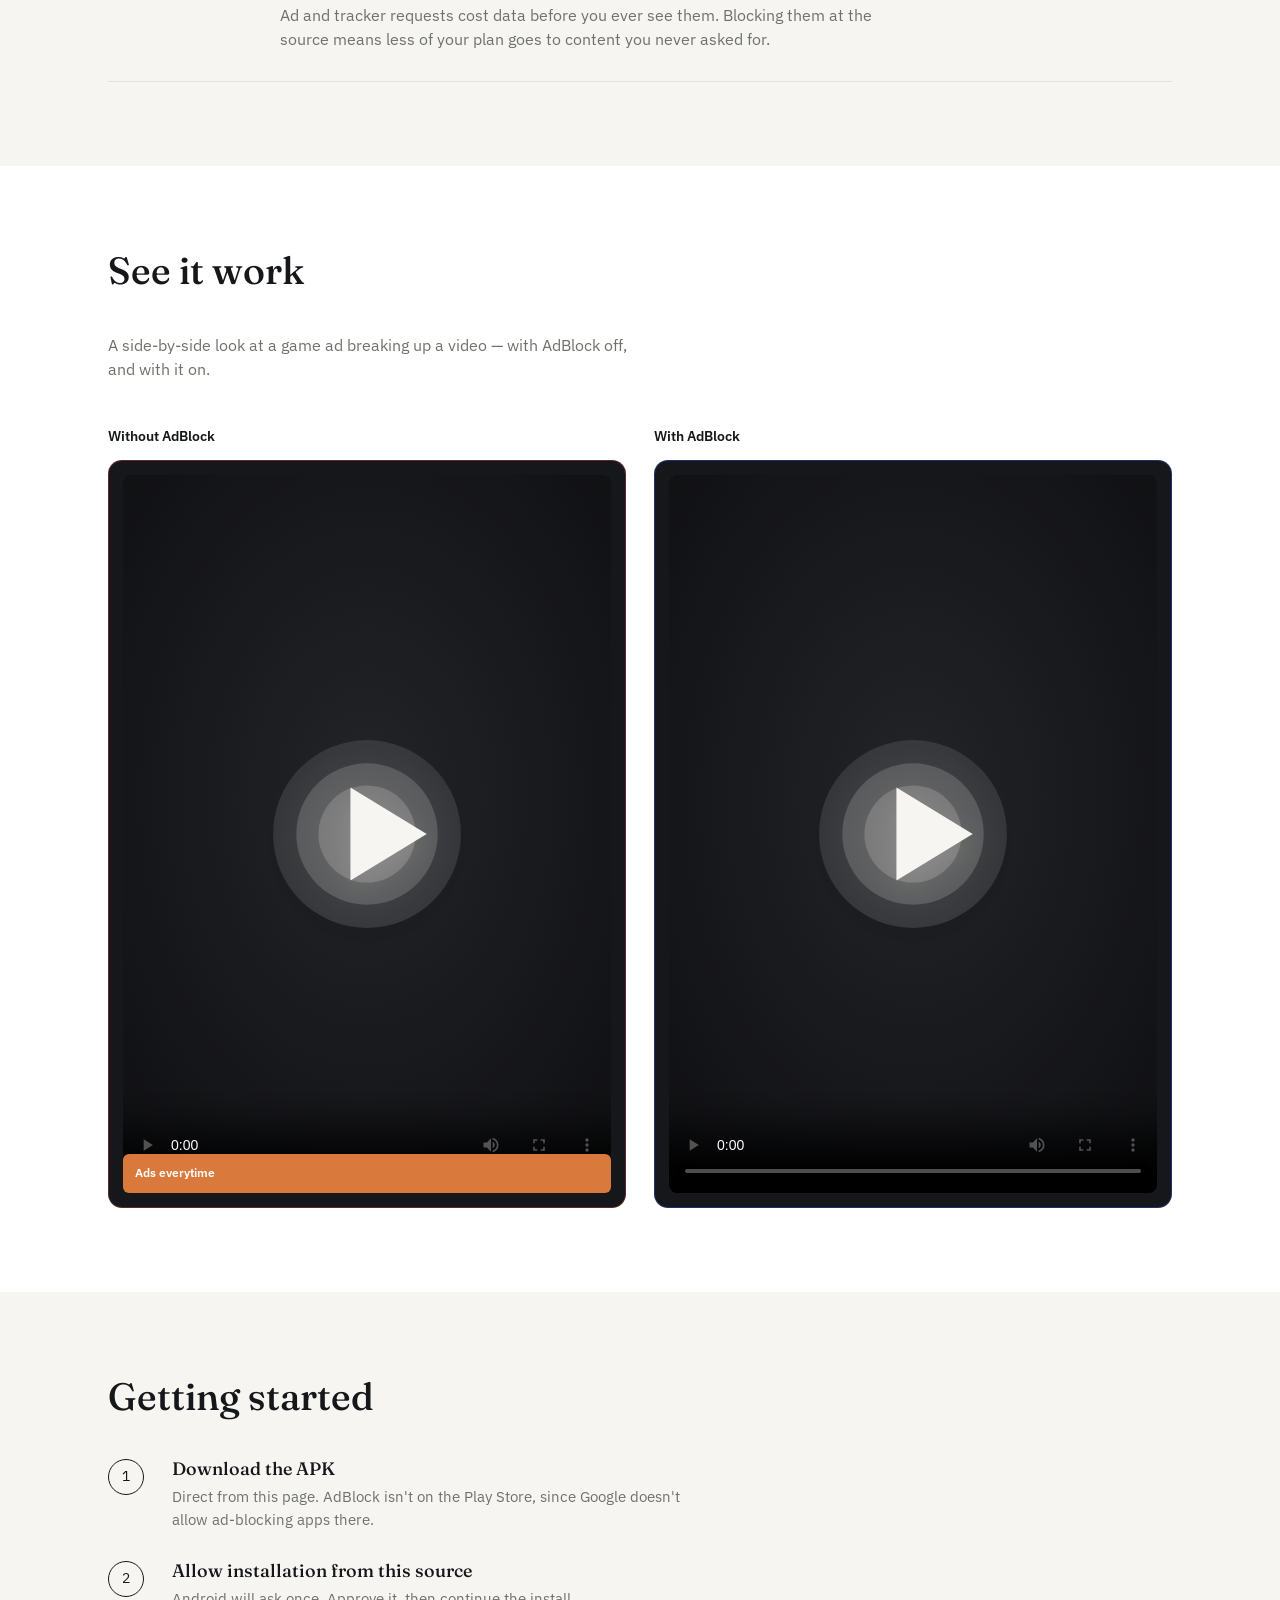
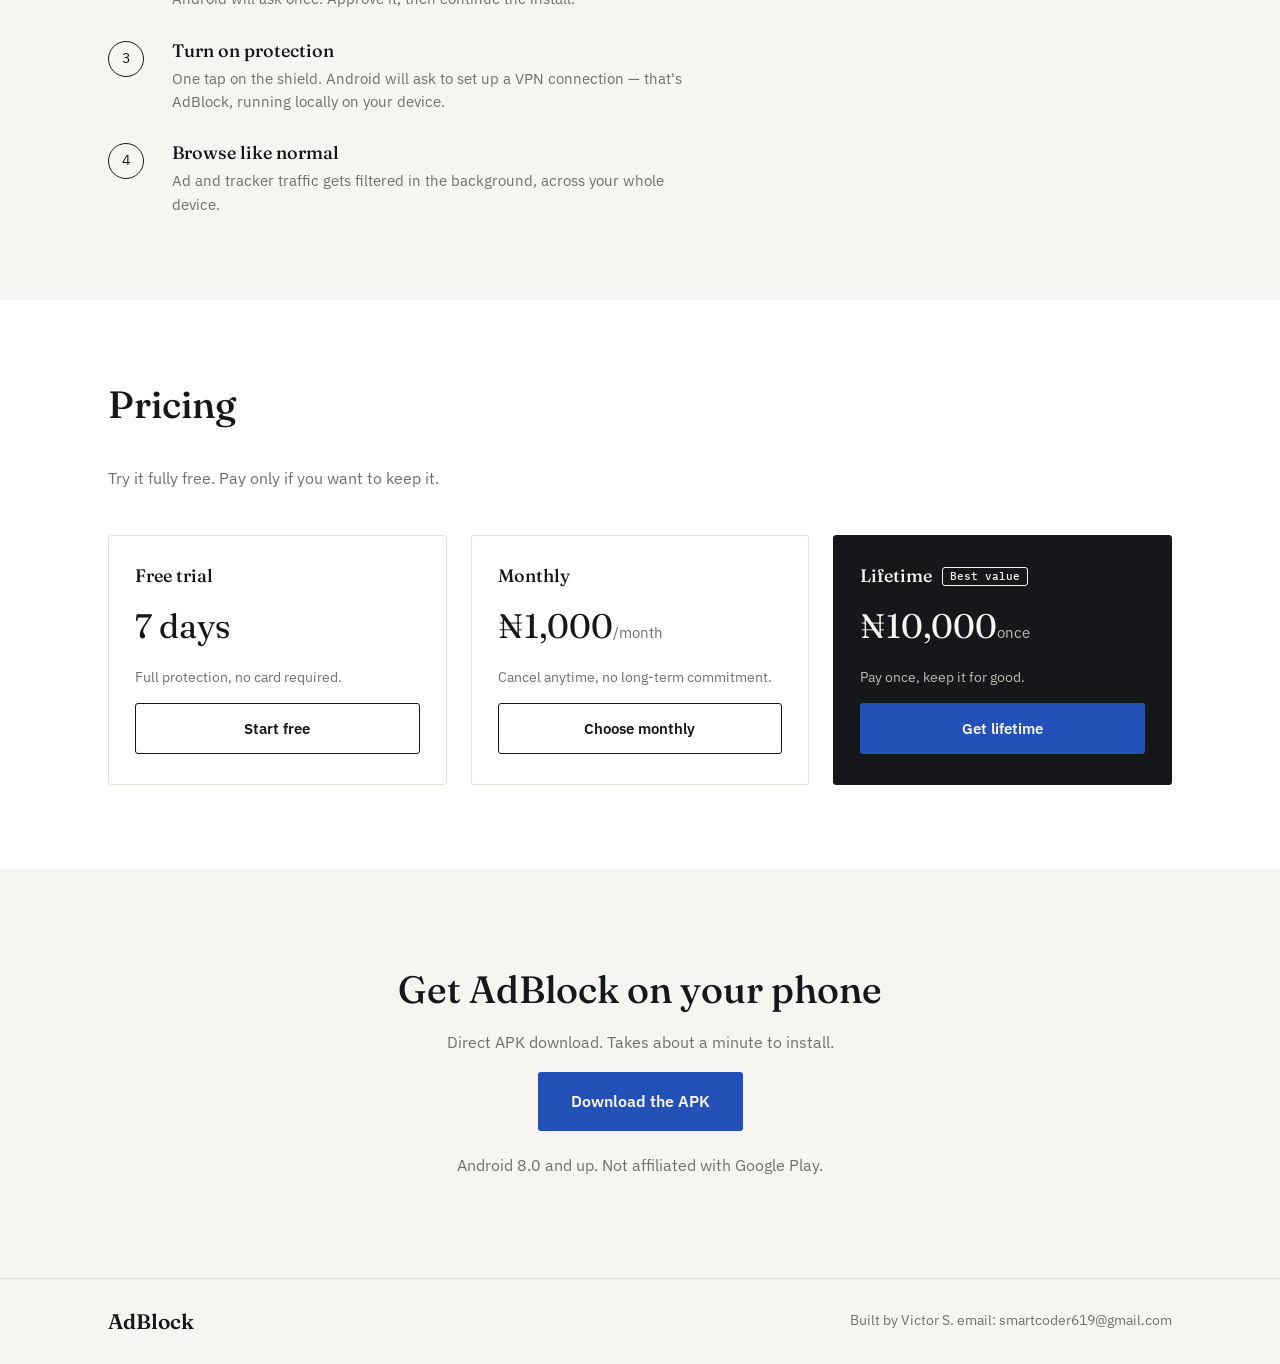
==== commit 4e327547: "add email address" ====
--- a/index.html
+++ b/index.html
@@ -258,7 +258,7 @@
 <footer class="site-footer">
   <div class="wrap footer-inner">
     <span class="wordmark">AdBlock</span>
-    <span class="footer-credit">Built by Victor S.</span>
+    <span class="footer-credit">Built by Victor S. email: smartcoder619@gmail.com</span>
   </div>
 </footer>
 
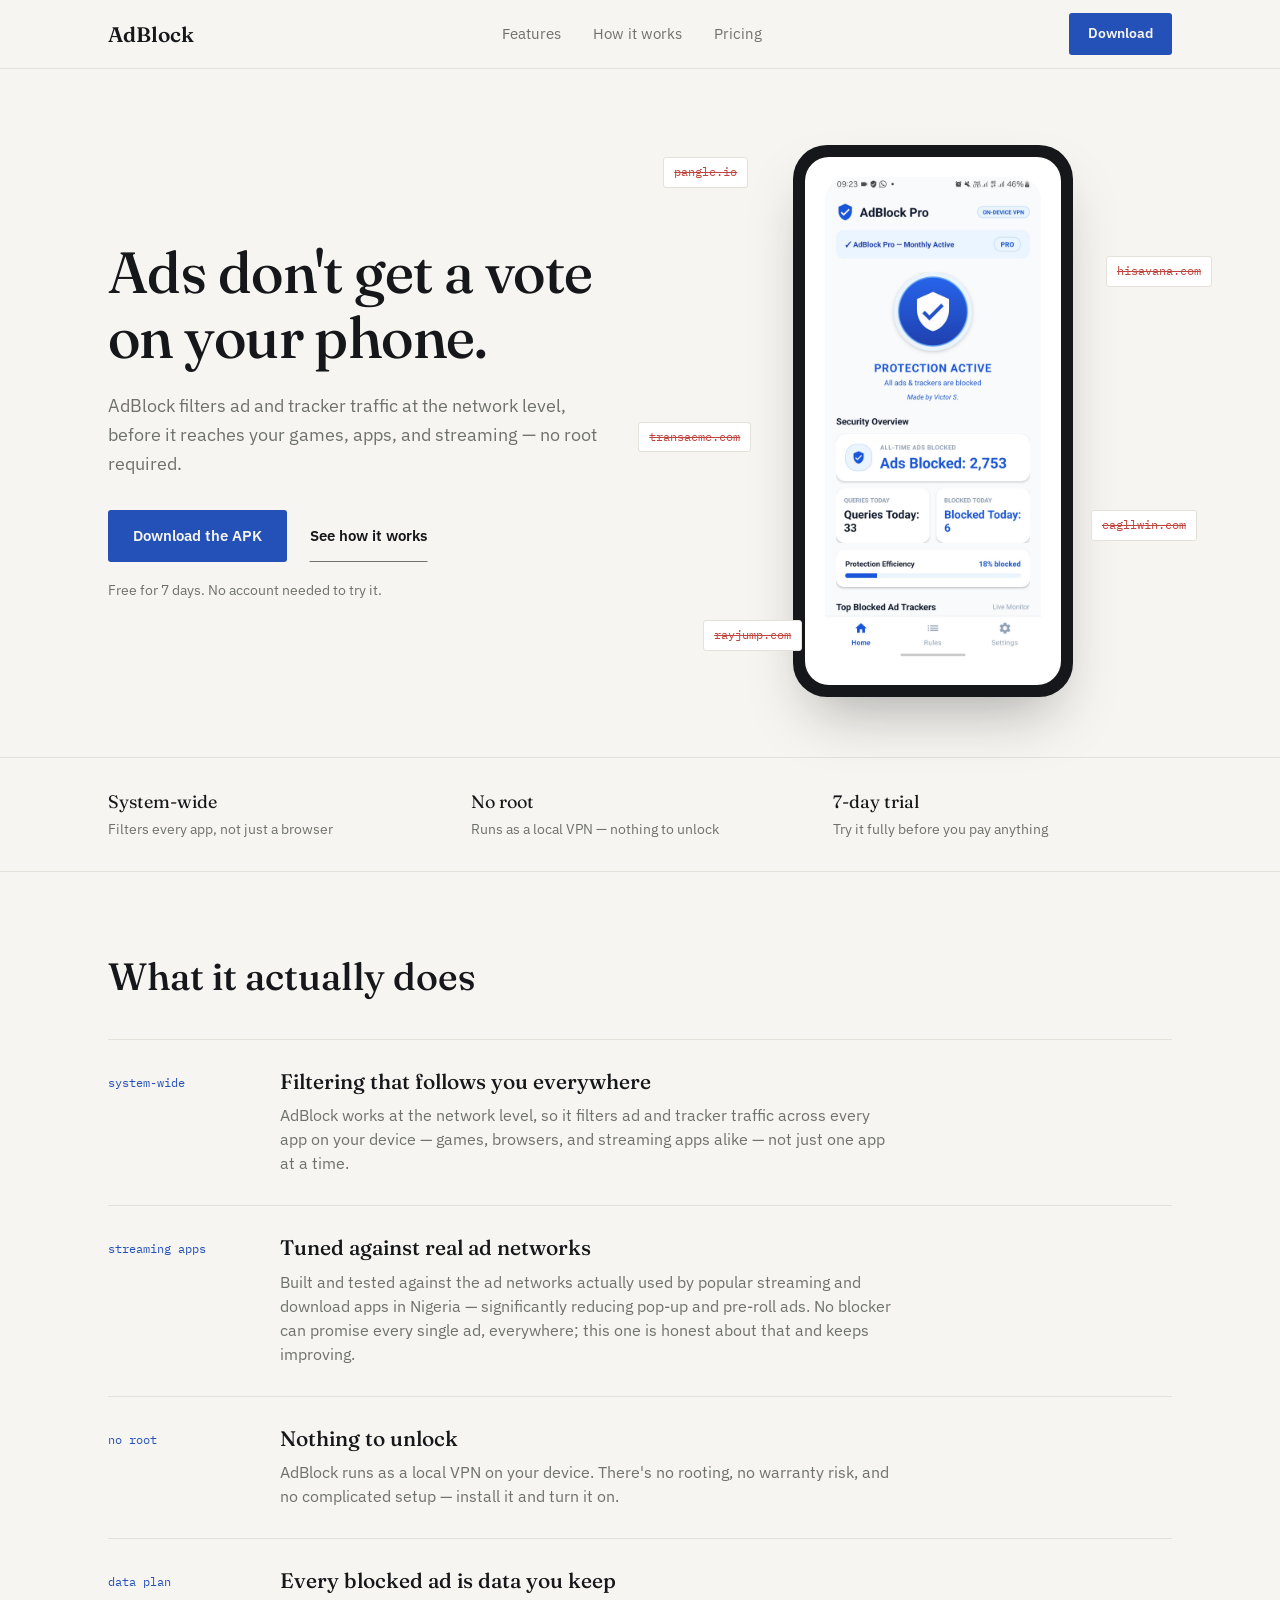
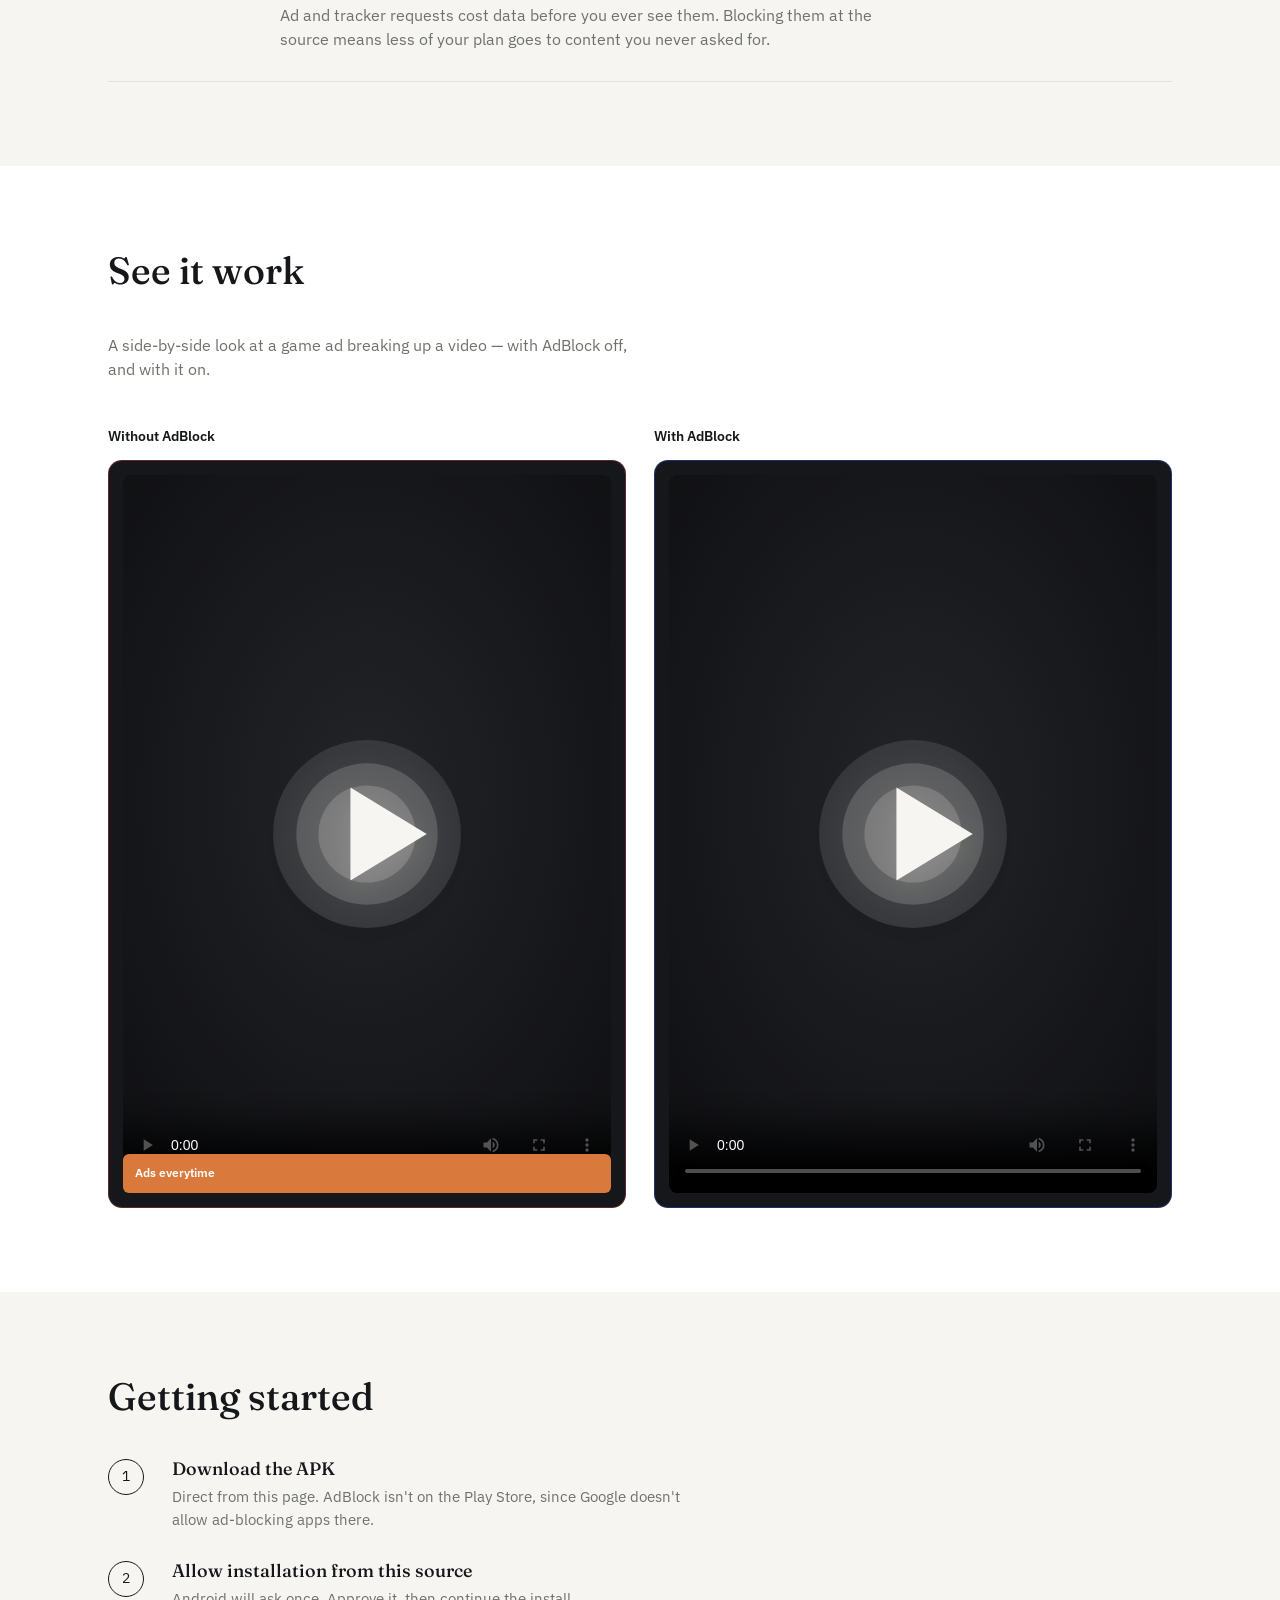
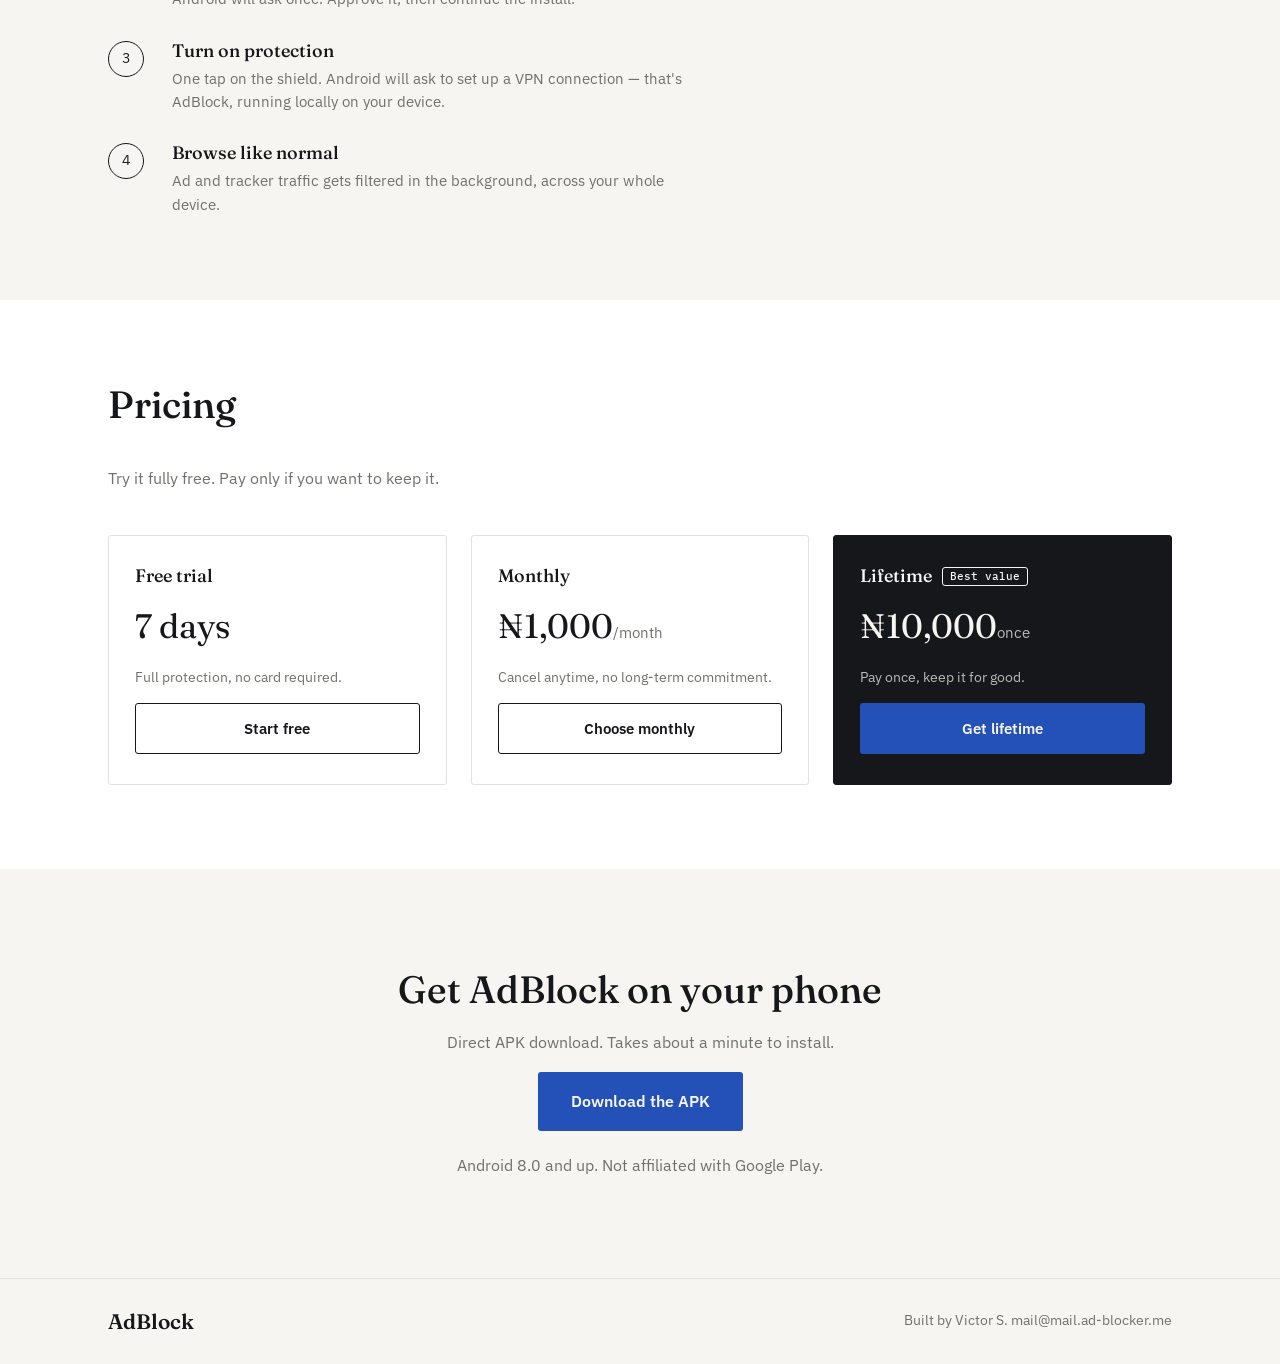
==== commit ecffc294: "fix email" ====
--- a/index.html
+++ b/index.html
@@ -258,7 +258,7 @@
 <footer class="site-footer">
   <div class="wrap footer-inner">
     <span class="wordmark">AdBlock</span>
-    <span class="footer-credit">Built by Victor S. email: smartcoder619@gmail.com</span>
+    <span class="footer-credit">Built by Victor S. <a href="mailto:mail@mail.ad-blocker.me">mail@mail.ad-blocker.me</a></span>
   </div>
 </footer>
 
